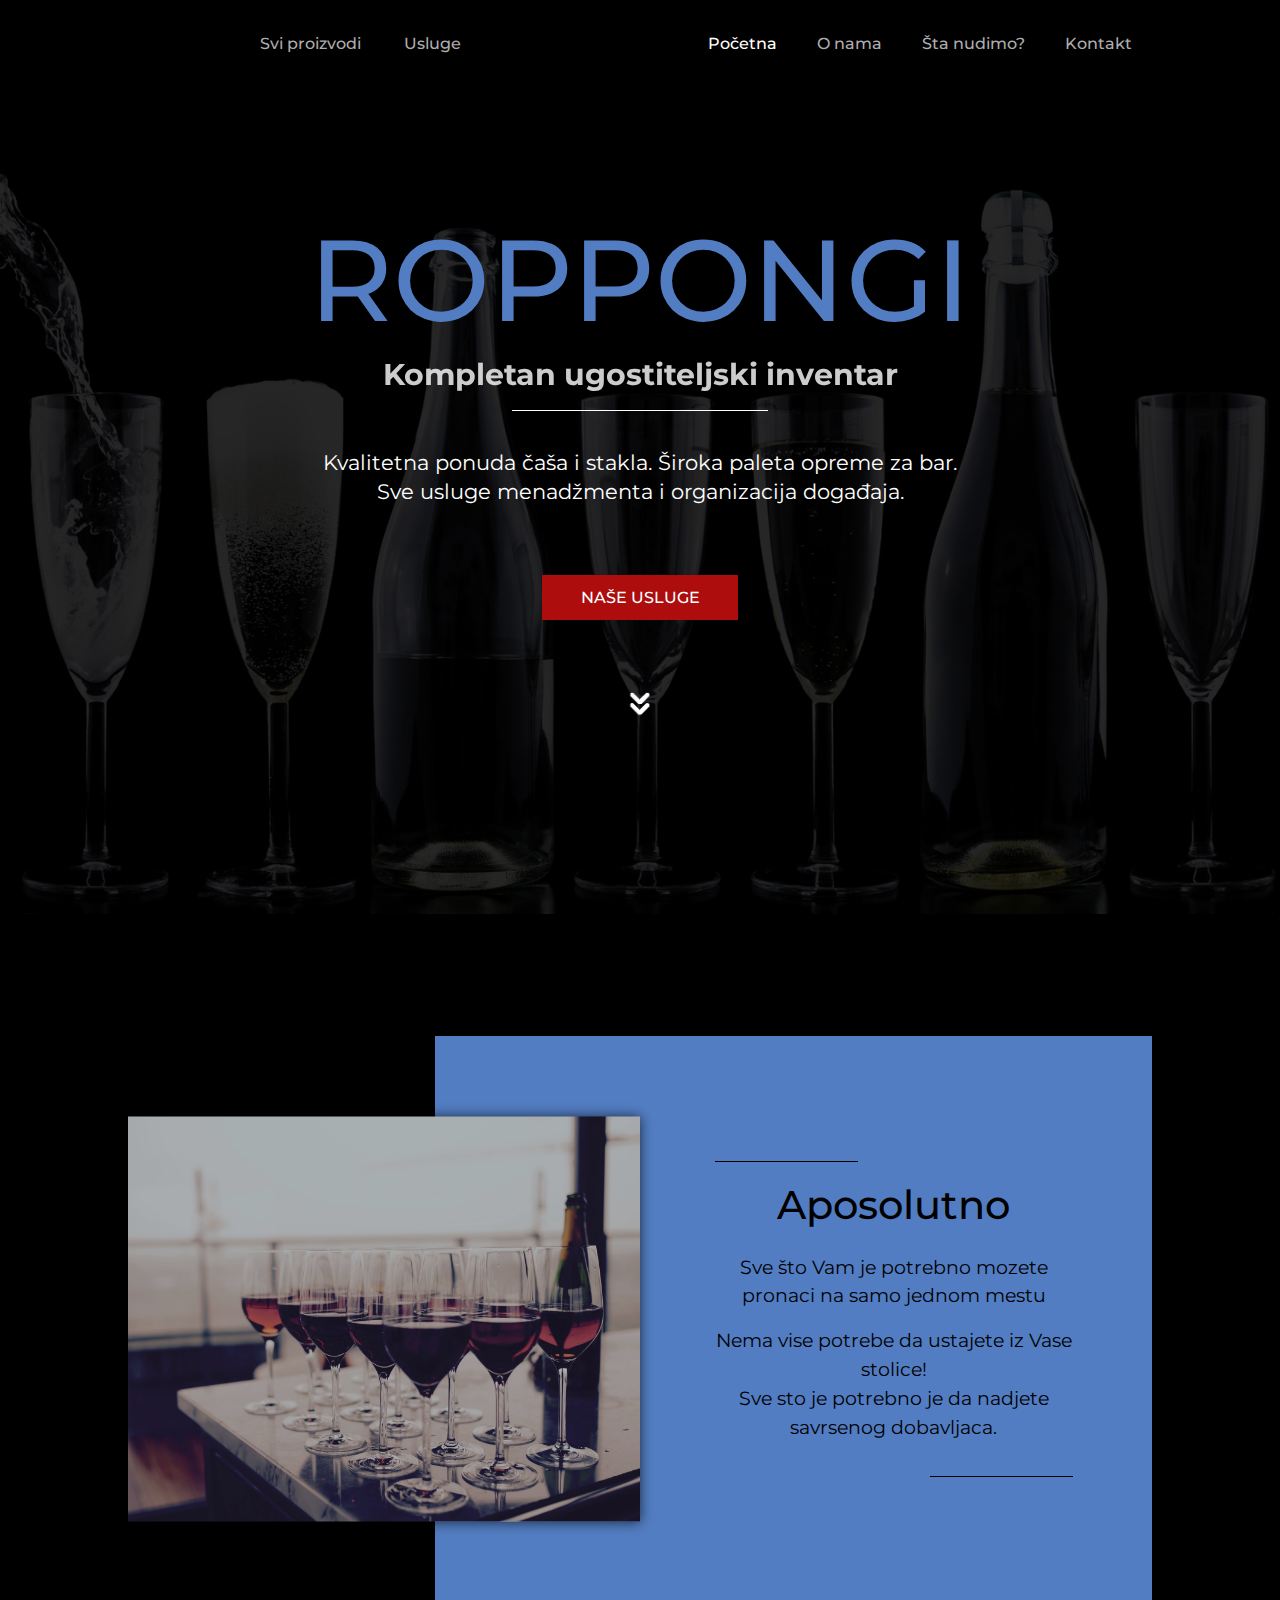
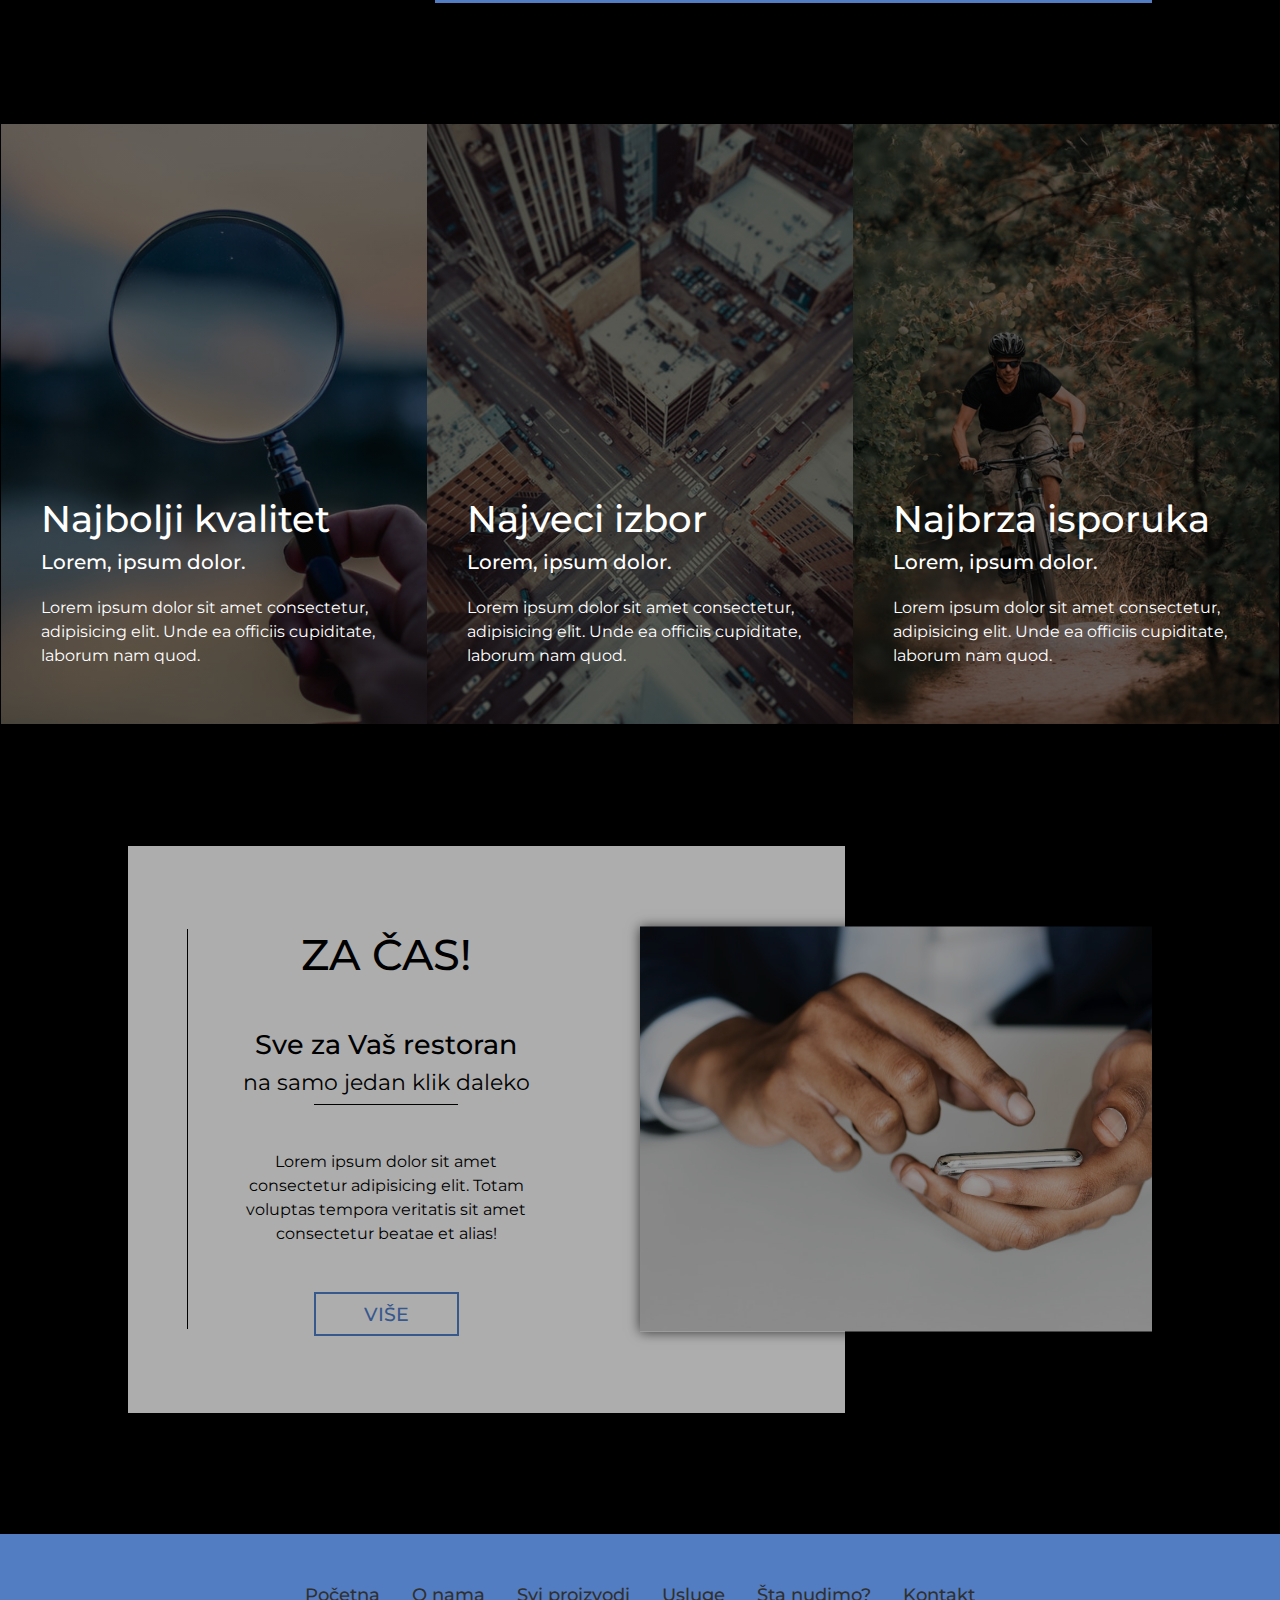
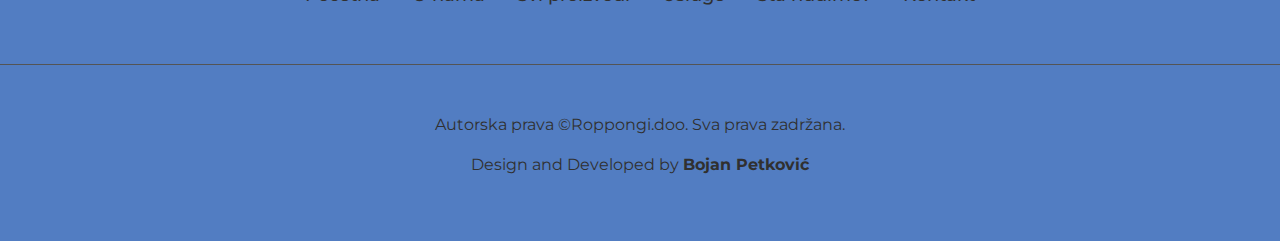
==== index.html @ c7fcf56a "First two pages of website" ====
<!DOCTYPE html>
<html lang="en">
  <head>
    <meta charset="UTF-8" />
    <meta name="viewport" content="width=device-width, initial-scale=1.0" />
    <meta http-equiv="X-UA-Compatible" content="ie=edge" />
    <link
      rel="stylesheet"
      href="https://stackpath.bootstrapcdn.com/bootstrap/4.3.1/css/bootstrap.min.css"
      integrity="sha384-ggOyR0iXCbMQv3Xipma34MD+dH/1fQ784/j6cY/iJTQUOhcWr7x9JvoRxT2MZw1T"
      crossorigin="anonymous"
    />
    <link
      rel="stylesheet"
      href="https://use.fontawesome.com/releases/v5.8.1/css/all.css"
      integrity="sha384-50oBUHEmvpQ+1lW4y57PTFmhCaXp0ML5d60M1M7uH2+nqUivzIebhndOJK28anvf"
      crossorigin="anonymous"
    />
    <link rel="stylesheet" href="css/style.css" type="text/css" />
    <title>Document</title>
  </head>

  <body>
    <nav class="nav_bar">
      <div class="nav_bar__header">
        <a href="index.html" class="nav_bar__logo"
          ><i class="fas fa-glass-martini-alt"></i
        ></a>
        <div class="nav_bar__btn">
          <div class="bar bar1"></div>
          <div class="bar bar2"></div>
          <div class="bar bar3"></div>
        </div>
      </div>
      <ul class="nav_bar__links">
        <!-- single link -->
        <li>
          <a href="index.html" class="nav_bar__single-link active_link">
            Početna
          </a>
        </li>
        <!-- single link -->
        <li>
          <a href="about.html" class="nav_bar__single-link">
            O nama
          </a>
        </li>
        <!-- single link -->
        <li>
          <a href="#" class="nav_bar__single-link" id="sviProizvodi">
            Svi proizvodi
          </a>
        </li>
        <!-- single link -->
        <li>
          <a href="#" class="nav_bar__single-link" id="usluge">
            Usluge
          </a>
        </li>
        <!-- single link -->
        <li>
          <a href="offer.html" class="nav_bar__single-link">
            Šta nudimo?
          </a>
        </li>
        <!-- single link -->
        <li>
          <a href="#" class="nav_bar__single-link">
            Kontakt
          </a>
        </li>
      </ul>
    </nav>
    <div class="myContainer">
      <div class="hero">
        <h1>ROPPONGI</h1>
        <h3>Kompletan ugostiteljski inventar</h3>
        <div class="line"></div>
        <p>
          Kvalitetna ponuda čaša i stakla. Široka paleta opreme za bar. Sve
          usluge menadžmenta i organizacija događaja.
        </p>
        <a href="usluge.html">NAŠE USLUGE</a><br />
        <img src="img/scroll-white.png" />
      </div>
    </div>

    <!--  FIRST SECTION   -->
    <section>
      <div class="container1">
        <div class="text_area">
          <div class="text_div">
            <h1>Aposolutno</h1>
            <p>Sve što Vam je potrebno mozete pronaci na samo jednom mestu</p>
            <p>
              Nema vise potrebe da ustajete iz Vase stolice! <br />
              Sve sto je potrebno je da nadjete savrsenog dobavljaca.
            </p>
          </div>
        </div>
        <div class="img_area"></div>
      </div>
    </section>

    <!--  SECOND SECTION   -->
    <section>
      <div class="container2">
        <div class="caption caption1">
          <div>
            <h1>Najbolji kvalitet</h1>
            <h5>Lorem, ipsum dolor.</h5>
            <p>
              Lorem ipsum dolor sit amet consectetur, adipisicing elit. Unde ea
              officiis cupiditate, laborum nam quod.
            </p>
          </div>
        </div>
        <div class="caption caption2">
          <div>
            <h1>Najveci izbor</h1>
            <h5>Lorem, ipsum dolor.</h5>
            <p>
              Lorem ipsum dolor sit amet consectetur, adipisicing elit. Unde ea
              officiis cupiditate, laborum nam quod.
            </p>
          </div>
        </div>
        <div class="caption caption3">
          <div>
            <h1>Najbrza isporuka</h1>
            <h5>Lorem, ipsum dolor.</h5>
            <p>
              Lorem ipsum dolor sit amet consectetur, adipisicing elit. Unde ea
              officiis cupiditate, laborum nam quod.
            </p>
          </div>
        </div>
      </div>
    </section>

    <!--  THIRD SECTION   -->
    <section>
      <div class="container3">
        <div class="text_area">
          <div class="text_div">
            <h1>Za čas!</h1>
            <h3>Sve za Vaš restoran</h3>
            <h5>na samo jedan klik daleko</h5>
            <div class="line"></div>
            <p>
              Lorem ipsum dolor sit amet consectetur adipisicing elit. Totam
              voluptas tempora veritatis sit amet consectetur beatae et alias!
            </p>
            <a href="#">više</a>
          </div>
        </div>
        <div class="img_area"></div>
      </div>
    </section>
    <footer>
      <ul>
        <li><a href="index.html">Početna</a></li>
        <li><a href="about.html">O nama</a></li>
        <li><a href="http://">Svi proizvodi</a></li>
        <li><a href="http://">Usluge</a></li>
        <li><a href="offer.html">Šta nudimo?</a></li>
        <li><a href="http://">Kontakt</a></li>
      </ul>
      <div class="line"></div>
      <p>Autorska prava &copy;Roppongi.doo. Sva prava zadržana.</p>
      <p>Design and Developed by <strong>Bojan Petković</strong></p>
    </footer>
    <!--    SCRIPTS    -->
    <script
      src="https://code.jquery.com/jquery-3.3.1.slim.min.js"
      integrity="sha384-q8i/X+965DzO0rT7abK41JStQIAqVgRVzpbzo5smXKp4YfRvH+8abtTE1Pi6jizo"
      crossorigin="anonymous"
    ></script>
    <script
      src="https://cdnjs.cloudflare.com/ajax/libs/popper.js/1.14.7/umd/popper.min.js"
      integrity="sha384-UO2eT0CpHqdSJQ6hJty5KVphtPhzWj9WO1clHTMGa3JDZwrnQq4sF86dIHNDz0W1"
      crossorigin="anonymous"
    ></script>
    <script
      src="https://stackpath.bootstrapcdn.com/bootstrap/4.3.1/js/bootstrap.min.js"
      integrity="sha384-JjSmVgyd0p3pXB1rRibZUAYoIIy6OrQ6VrjIEaFf/nJGzIxFDsf4x0xIM+B07jRM"
      crossorigin="anonymous"
    ></script>
    <script src="js/main.js"></script>
  </body>
</html>
---- css/style.css ----
@import url("https://fonts.googleapis.com/css?family=Montserrat:400,500,700");
* {
  margin: 0;
  padding: 0;
  box-sizing: border-box;
}

body {
  font-family: "Montserrat", sans-serif;
}

a {
  color: black;
  text-decoration: none;
}
a:hover {
  text-decoration: none;
  color: black;
  cursor: pointer;
}

li {
  list-style-type: none;
}

@media only screen and (min-width: 992px) {
  .nav_bar {
    display: flex;
    justify-content: space-between;
    background-color: black;
  }
}
.nav_bar__logo {
  text-decoration: none;
  color: white;
  font-weight: 700;
  font-size: 2.5rem;
  margin-left: 1.5rem;
  transition: all 0.1s ease;
  outline: none;
}
@media only screen and (min-width: 768px) {
  .nav_bar__logo {
    margin-left: 4rem;
    margin-top: 0.3rem;
  }
}
@media only screen and (min-width: 992px) {
  .nav_bar__logo {
    color: #37588d;
  }
}
@media only screen and (min-width: 1200px) {
  .nav_bar__logo {
    margin-left: 8rem;
  }
}
.nav_bar__logo:hover {
  color: #527dc2;
}
.nav_bar__logo__about {
  color: black;
}
.nav_bar__header {
  background: black;
  display: flex;
  justify-content: space-between;
  padding: 0.5rem 1rem;
}
.nav_bar__btn {
  align-self: center;
  cursor: pointer;
}
@media only screen and (min-width: 992px) {
  .nav_bar__btn {
    display: none;
  }
}
.nav_bar__links {
  margin-bottom: 0;
  list-style-type: none;
  transition: all 0.7s ease;
  height: 0;
  overflow: hidden;
}
@media only screen and (min-width: 992px) {
  .nav_bar__links {
    height: auto;
    display: flex;
    margin-right: 4rem;
    justify-content: flex-end;
  }
}
@media only screen and (min-width: 1200px) {
  .nav_bar__links {
    overflow: inherit;
    margin-right: 8rem;
  }
}
.nav_bar__collapse {
  height: 384px;
}
@media only screen and (min-width: 992px) {
  .nav_bar__collapse {
    height: 60px;
  }
}
.nav_bar__single-link {
  padding: 1.25rem;
  font-weight: 500;
  display: block;
  background: #527dc2;
  padding-left: 4rem;
  font-size: 1rem;
  text-decoration: none;
  color: black;
  cursor: pointer;
  transition: all 0.1s ease;
  outline: none;
}
@media only screen and (min-width: 992px) {
  .nav_bar__single-link {
    display: block;
    background: none;
    padding: 2rem 1.25rem 1.25rem;
    color: #adadad;
  }
}
.nav_bar__single-link:hover {
  padding-left: 3rem;
  background: #37588d;
}
@media only screen and (min-width: 992px) {
  .nav_bar__single-link:hover {
    background: none;
    padding: 2rem 1.25rem 1.25rem;
    color: white;
  }
}
.nav_bar .active_link {
  color: white;
}
.nav_bar .active_link__about {
  color: black;
}
@media only screen and (min-width: 1200px) {
  .nav_bar #sviProizvodi {
    position: absolute;
    left: 15rem;
  }
}
@media only screen and (min-width: 1200px) {
  .nav_bar #usluge {
    position: absolute;
    left: 24rem;
  }
}

.bar {
  background-color: white;
}
.bar__about {
  background-color: black;
}

.bar1,
.bar2,
.bar3 {
  width: 30px;
  height: 5px;
  margin: 0.5rem;
  transition: all 0.5s ease;
}

.change .bar1 {
  transform: rotate(-45deg) translate(-10px, 10px);
}

.change .bar2 {
  opacity: 0;
}

.change .bar3 {
  transform: rotate(45deg) translate(-8px, -8px);
}

@media only screen and (min-width: 992px) {
  .about_single-link {
    color: #545454;
  }
  .about_single-link:hover {
    color: black;
  }
}

.myContainer {
  background: linear-gradient(rgba(0, 0, 0, 0.85), rgba(0, 0, 0, 0.85)), url("../img/bg-small.jpg") center/cover no-repeat;
  min-height: calc(100vh - 62px);
}
@media only screen and (min-width: 768px) {
  .myContainer {
    background: linear-gradient(rgba(0, 0, 0, 0.85), rgba(0, 0, 0, 0.85)), url("../img/img-1.jpg") center/cover no-repeat;
  }
}

.hero {
  cursor: default;
  text-align: center;
}
.hero h1 {
  padding-top: 7rem;
  color: #527dc2;
  font-size: 2.8rem;
}
.hero h3 {
  color: white;
  margin-bottom: 1rem;
  font-size: 1.1rem;
  font-weight: 700;
  opacity: 0.8;
}
.hero p {
  color: white;
  margin: 2.3rem 1rem 5rem;
  font-size: 0.8rem;
  line-height: 1.4;
}
.hero a {
  color: white;
  font-weight: 500;
  background-color: #ad0d0d;
  padding: 0.8rem 2.4rem;
}
.hero a:hover {
  background-color: #dc1111;
  color: black;
}
.hero img {
  width: 30px;
  margin-top: 5rem;
}
@media only screen and (min-width: 576px) {
  .hero .line {
    content: "";
    height: 1px;
    width: 20%;
    background-color: white;
    margin: 0 auto;
  }
  .hero h1 {
    font-size: 4.5rem;
  }
  .hero h3 {
    font-size: 1.4rem;
  }
  .hero p {
    font-size: 1rem;
    margin: 2.3rem 3rem 5rem;
  }
}
@media only screen and (min-width: 768px) {
  .hero h1 {
    font-size: 5.5rem;
  }
  .hero h3 {
    font-size: 1.6rem;
  }
  .hero p {
    font-size: 1.2rem;
  }
}
@media only screen and (min-width: 992px) {
  .hero h1 {
    padding-top: 15vh;
    font-size: 6.5rem;
  }
  .hero h3 {
    font-size: 1.9rem;
  }
  .hero p {
    font-size: 1.3rem;
    margin: 2.3rem 7rem 5rem;
  }
}
@media only screen and (min-width: 1200px) {
  .hero h1 {
    font-size: 7.2rem;
  }
  .hero p {
    margin: 2.3rem auto 5rem;
    width: 50%;
  }
}

.container1 {
  cursor: default;
  position: relative;
}
@media only screen and (min-width: 992px) {
  .container1 {
    background-color: black;
    height: 90vh;
    display: flex;
    justify-content: flex-end;
    align-items: center;
    padding: 0 5%;
  }
}
@media only screen and (min-width: 1200px) {
  .container1 {
    padding: 0 10%;
  }
}
.container1 .text_area {
  text-align: center;
  background-color: #527dc2;
  color: black;
  padding: 4rem;
}
@media only screen and (min-width: 576px) {
  .container1 .text_area {
    padding: 6rem;
  }
}
@media only screen and (min-width: 992px) {
  .container1 .text_area {
    background-color: #527dc2;
    height: 70%;
    width: 70%;
    padding: 0;
    display: flex;
    justify-content: flex-end;
    align-items: center;
  }
}
.container1 .text_area .text_div {
  position: relative;
}
@media only screen and (min-width: 992px) {
  .container1 .text_area .text_div {
    width: 50%;
    margin-right: 7%;
  }
}
@media only screen and (min-width: 1200px) {
  .container1 .text_area .text_div {
    margin-right: 11%;
  }
}
.container1 .text_area .text_div::before {
  content: "";
  position: absolute;
  top: -20px;
  left: 0;
  width: 40%;
  height: 1px;
  background-color: black;
}
.container1 .text_area .text_div::after {
  content: "";
  position: absolute;
  bottom: -20px;
  right: 0;
  width: 40%;
  height: 1px;
  background-color: black;
}
.container1 .text_area h1 {
  margin-bottom: 3rem;
}
@media only screen and (min-width: 992px) {
  .container1 .text_area h1 {
    margin-bottom: 1.5rem;
  }
}
.container1 .text_area p {
  margin-top: 2rem;
}
@media only screen and (min-width: 576px) {
  .container1 .text_area p {
    font-size: 1.2rem;
  }
}
@media only screen and (min-width: 992px) {
  .container1 .text_area p {
    margin-top: 1rem;
  }
}
@media only screen and (min-width: 992px) {
  .container1 .img_area {
    width: 50%;
    height: 50%;
    background-color: black;
    background: url("../img/img-2.jpg");
    background-size: cover;
    background-position: center;
    background-repeat: no-repeat;
    box-shadow: 0 0 12px rgba(0, 0, 0, 0.7);
    position: absolute;
    left: 30%;
    top: 50%;
    transform: translate(-50%, -50%);
    filter: brightness(70%);
  }
}
@media only screen and (min-width: 1200px) {
  .container1 .img_area {
    width: 40%;
  }
}

.container2 {
  cursor: default;
  background-color: black;
}
@media only screen and (min-width: 992px) {
  .container2 {
    display: flex;
    justify-content: center;
  }
}
.container2 .caption {
  color: white;
  background: black;
  width: 100%;
  height: 600px;
  display: flex;
  align-items: flex-end;
}
@media only screen and (min-width: 992px) {
  .container2 .caption {
    width: 33.3%;
  }
}
@media only screen and (min-width: 992px) {
  .container2 .caption {
    max-width: 500px;
  }
}
.container2 .caption div {
  padding: 2rem;
}
@media only screen and (min-width: 1200px) {
  .container2 .caption div {
    padding: 2.5rem;
  }
}
.container2 .caption h1 {
  font-size: 2rem;
  transition: all 0.5s ease;
}
@media only screen and (min-width: 1200px) {
  .container2 .caption h1 {
    font-size: 2.3rem;
  }
}
.container2 .caption p {
  font-size: 0.8rem;
  margin-top: 1rem;
  transition: all 0.5s ease;
}
@media only screen and (min-width: 1200px) {
  .container2 .caption p {
    font-size: 1rem;
    margin-top: 1.4rem;
  }
}
.container2 .caption h4 {
  margin-top: 0.7rem;
  transition: all 0.5s ease;
}
@media only screen and (min-width: 1200px) {
  .container2 .caption h4 {
    font-size: 1.5rem;
    margin-top: 1rem;
  }
}
.container2 .caption1 {
  background: linear-gradient(rgba(0, 0, 0, 0.6), rgba(0, 0, 0, 0.6)), url("../img/mag-glass.jpg") center/cover no-repeat;
  background-size: 122%;
  transition: all 0.5s ease;
}
.container2 .caption1:hover {
  background: linear-gradient(rgba(0, 0, 0, 0.45), rgba(0, 0, 0, 0.45)), url("../img/mag-glass.jpg") center/cover no-repeat;
  background-size: 130%;
  padding-bottom: 7px;
}
.container2 .caption1:hover h1, .container2 .caption1:hover p, .container2 .caption1:hover h4 {
  text-shadow: 10px 10px 5px black;
}
.container2 .caption2 {
  background: linear-gradient(rgba(0, 0, 0, 0.6), rgba(0, 0, 0, 0.6)), url("../img/interection.jpg") center/cover no-repeat;
  background-size: 145%;
  transition: all 0.5s ease;
}
.container2 .caption2:hover {
  background: linear-gradient(rgba(0, 0, 0, 0.45), rgba(0, 0, 0, 0.45)), url("../img/interection.jpg") center/cover no-repeat;
  background-size: 154%;
  padding-bottom: 7px;
}
.container2 .caption2:hover h1, .container2 .caption2:hover p, .container2 .caption2:hover h4 {
  text-shadow: 10px 10px 5px black;
}
.container2 .caption3 {
  background: linear-gradient(rgba(0, 0, 0, 0.6), rgba(0, 0, 0, 0.6)), url("../img/bike.jpg") center/cover no-repeat;
  background-size: 122%;
  transition: all 0.5s ease;
}
.container2 .caption3:hover {
  background: linear-gradient(rgba(0, 0, 0, 0.45), rgba(0, 0, 0, 0.45)), url("../img/bike.jpg") center/cover no-repeat;
  background-size: 130%;
  padding-bottom: 7px;
}
.container2 .caption3:hover h1, .container2 .caption3:hover p, .container2 .caption3:hover h4 {
  text-shadow: 10px 10px 5px black;
}

.container3 {
  cursor: default;
  position: relative;
}
@media only screen and (min-width: 992px) {
  .container3 {
    background-color: black;
    height: 90vh;
    display: flex;
    justify-content: flex-start;
    align-items: center;
    padding: 0 5%;
  }
}
@media only screen and (min-width: 1200px) {
  .container3 {
    padding: 0 10%;
  }
}
.container3 .text_area {
  text-align: center;
  background-color: #adadad;
  color: black;
  padding: 4rem;
}
@media only screen and (min-width: 576px) {
  .container3 .text_area {
    padding: 6rem;
  }
}
@media only screen and (min-width: 992px) {
  .container3 .text_area {
    height: 70%;
    width: 70%;
    padding: 0;
    display: flex;
    justify-content: flex-start;
    align-items: center;
  }
}
.container3 .text_area .text_div {
  position: relative;
}
@media only screen and (min-width: 992px) {
  .container3 .text_area .text_div {
    width: 50%;
    margin-left: 7%;
  }
}
@media only screen and (min-width: 1200px) {
  .container3 .text_area .text_div {
    margin-left: 11%;
  }
}
@media only screen and (min-width: 1200px) {
  .container3 .text_area .text_div::before {
    content: "";
    position: absolute;
    top: 0;
    left: -20px;
    width: 1px;
    height: 100%;
    background-color: black;
  }
}
.container3 .text_area .line {
  content: "";
  height: 1px;
  width: 60%;
  background-color: black;
  margin: 0 auto;
}
@media only screen and (min-width: 576px) {
  .container3 .text_area .line {
    width: 40%;
  }
}
.container3 .text_area h1 {
  font-size: 2.4rem;
  margin-bottom: 2rem;
  text-transform: uppercase;
}
@media only screen and (min-width: 992px) {
  .container3 .text_area h1 {
    margin-bottom: 3rem;
  }
}
@media only screen and (min-width: 992px) and (min-width: 1200px) {
  .container3 .text_area h1 {
    font-size: 2.7rem;
  }
}
.container3 .text_area h3 {
  font-size: 1.4rem;
}
@media only screen and (min-width: 1200px) {
  .container3 .text_area h3 {
    font-size: 1.7rem;
  }
}
.container3 .text_area h5 {
  font-size: 1.2rem;
  font-weight: 400;
}
@media only screen and (min-width: 1200px) {
  .container3 .text_area h5 {
    font-size: 1.4rem;
  }
}
.container3 .text_area p {
  margin-top: 2.8rem;
  font-size: 0.9rem;
  margin-bottom: 3.4rem;
}
@media only screen and (min-width: 1200px) {
  .container3 .text_area p {
    padding: 0 10%;
    font-size: 1rem;
  }
}
.container3 .text_area a {
  text-transform: uppercase;
  font-size: 1.2rem;
  font-weight: 500;
  color: #37588d;
  padding: 0.5rem 3rem;
  border: 2px solid #37588d;
}
.container3 .text_area a:hover {
  background-color: #949494;
}
@media only screen and (min-width: 992px) {
  .container3 .img_area {
    width: 50%;
    height: 50%;
    background-color: black;
    background: url("../img/phone.jpg");
    background-size: cover;
    background-position: center;
    background-repeat: no-repeat;
    box-shadow: 0 0 12px rgba(0, 0, 0, 0.7);
    position: absolute;
    left: 70%;
    top: 50%;
    transform: translate(-50%, -50%);
    filter: brightness(60%);
  }
}
@media only screen and (min-width: 1200px) {
  .container3 .img_area {
    width: 40%;
  }
}

footer {
  cursor: default;
  text-align: center;
  background-color: #527dc2;
  padding: 3rem 0;
}
footer .line {
  content: "";
  height: 1px;
  width: 100%;
  background-color: #545454;
  margin-bottom: 3rem;
}
footer ul {
  margin-bottom: 3rem;
}
@media only screen and (min-width: 768px) {
  footer ul {
    display: flex;
    justify-content: center;
  }
}
footer ul li {
  margin-bottom: 0.5rem;
}
footer ul li a {
  font-weight: 500;
  font-size: 1.1rem;
  color: #303030;
  margin: 0 1rem;
}
footer p {
  color: #303030;
}

.about_us {
  background: url("../img/about-bg.jpg");
  height: calc(100vh - 80px);
  background-position: center;
}
.about_us .about_hero {
  text-align: center;
}
.about_us .about_hero h1 {
  padding-top: 2.5rem;
  text-transform: uppercase;
}
.about_us .about_hero h3 {
  margin-top: 1rem;
  font-size: 1.3rem;
  padding: 0 5%;
}
.about_us .about_hero p {
  margin-top: 2rem;
  font-size: 0.8rem;
  padding: 0 5%;
}
@media only screen and (min-width: 576px) {
  .about_us .about_hero h1 {
    padding-top: 3.5rem;
    font-size: 2.9rem;
  }
  .about_us .about_hero h3 {
    margin-top: 1.5rem;
    font-size: 1.3rem;
  }
  .about_us .about_hero p {
    margin-top: 2.5rem;
    font-size: 0.9rem;
    padding: 0 10%;
  }
  .about_us .about_hero .line {
    content: "";
    background-color: black;
    height: 1px;
    width: 30%;
    margin: 0 auto;
  }
}
@media only screen and (min-width: 576px) and (min-width: 1500px) {
  .about_us .about_hero .line {
    width: 40%;
    margin: 1rem 0;
  }
}
@media only screen and (min-width: 992px) {
  .about_us .about_hero h1 {
    font-size: 3.4rem;
  }
  .about_us .about_hero h3 {
    font-size: 1.3rem;
  }
  .about_us .about_hero p {
    margin-top: 3rem;
    font-size: 1rem;
    padding: 0 20%;
  }
}
@media only screen and (min-width: 1500px) {
  .about_us .about_hero {
    width: 40%;
    text-align: left;
    padding-left: 8rem;
  }
  .about_us .about_hero h1 {
    padding-top: 10rem;
    font-size: 3.9rem;
  }
  .about_us .about_hero h3 {
    font-size: 1.5rem;
    padding: 0;
  }
  .about_us .about_hero p {
    margin-top: 3rem;
    font-size: 1.2rem;
    padding: 0;
    width: 80%;
  }
}

.container1_about {
  padding: 5rem 2rem;
  background-color: black;
  color: white;
  text-align: center;
}
@media only screen and (min-width: 992px) {
  .container1_about {
    position: relative;
  }
  .container1_about::before {
    content: "";
    position: absolute;
    background-color: black;
    clip-path: polygon(50% 98%, 100% 0, 100% 100%, 0 100%, 0 0);
    width: 100%;
    height: 100px;
    left: 0;
    top: -99px;
    z-index: 5;
  }
  .container1_about::after {
    content: "";
    position: absolute;
    background-color: black;
    clip-path: polygon(50% 100%, 0 0, 100% 0);
    width: 100%;
    height: 100px;
    bottom: -99px;
    right: 0;
    z-index: 5;
  }
}
.container1_about h1 {
  margin-bottom: 2rem;
  position: relative;
  display: inline-block;
}
.container1_about h1::before {
  content: "";
  position: absolute;
  background-color: white;
  height: 2px;
  width: 4rem;
  top: 50%;
  left: -5.5rem;
}
.container1_about h1::after {
  content: "";
  position: absolute;
  background-color: white;
  height: 2px;
  width: 4rem;
  top: 50%;
  right: -5.5rem;
}
.container1_about .figure figure {
  width: 80%;
  margin: 0 auto;
}
@media only screen and (min-width: 992px) {
  .container1_about .figure figure {
    width: 25%;
  }
}
.container1_about .figure figure img {
  width: 100%;
  margin: 3rem 0 1rem;
  border-radius: 10px;
}
@media only screen and (min-width: 992px) {
  .container1_about .figure figure img {
    margin: 1rem;
  }
}
@media only screen and (min-width: 992px) {
  .container1_about .figure {
    padding: 5rem 0;
    display: flex;
  }
}
@media only screen and (min-width: 992px) {
  .container1_about .figure__two {
    display: flex;
    flex-direction: column;
  }
  .container1_about .figure__two img {
    order: 1;
  }
}

.container2_about {
  position: relative;
  background-color: #527dc2;
  padding: 4rem 2rem;
  text-align: center;
  color: black;
}
.container2_about .caption {
  padding: 0.8rem 0;
}
.container2_about .caption p {
  margin-top: 1rem;
}
@media only screen and (min-width: 576px) {
  .container2_about .caption {
    padding: 1rem 15%;
  }
}
@media only screen and (min-width: 992px) {
  .container2_about {
    display: flex;
    padding: 14rem 3rem;
  }
  .container2_about .caption {
    padding: 0 3rem;
  }
}
@media only screen and (min-width: 992px) {
  .container2_about::after {
    content: "";
    position: absolute;
    background-color: white;
    clip-path: polygon(50% 0, 0 100%, 100% 100%);
    width: 100%;
    height: 100px;
    bottom: 0;
    right: 0;
    z-index: 5;
  }
}

.container3_about {
  text-align: center;
  padding: 5rem 0;
}
@media only screen and (min-width: 992px) {
  .container3_about {
    padding: 8rem 0;
    display: flex;
    justify-content: center;
    align-items: center;
  }
}
.container3_about h1 {
  font-size: 1.5rem;
  margin-bottom: 3rem;
}
@media only screen and (min-width: 992px) {
  .container3_about h1 {
    font-size: 2.2rem;
    margin-bottom: 0;
  }
}
@media only screen and (min-width: 1500px) {
  .container3_about h1 {
    font-size: 2.7rem;
  }
}
.container3_about a {
  background-color: #ad0d0d;
  text-transform: uppercase;
  font-weight: 500;
  color: white;
  padding: 1rem 3rem;
  font-size: 1.1rem;
}
@media only screen and (min-width: 992px) {
  .container3_about a {
    padding: 1.5rem 4rem;
    font-size: 1.4rem;
    margin-left: 2rem;
  }
}
.container3_about a:hover {
  background-color: #dc1111;
  color: black;
}

/*# sourceMappingURL=style.css.map */
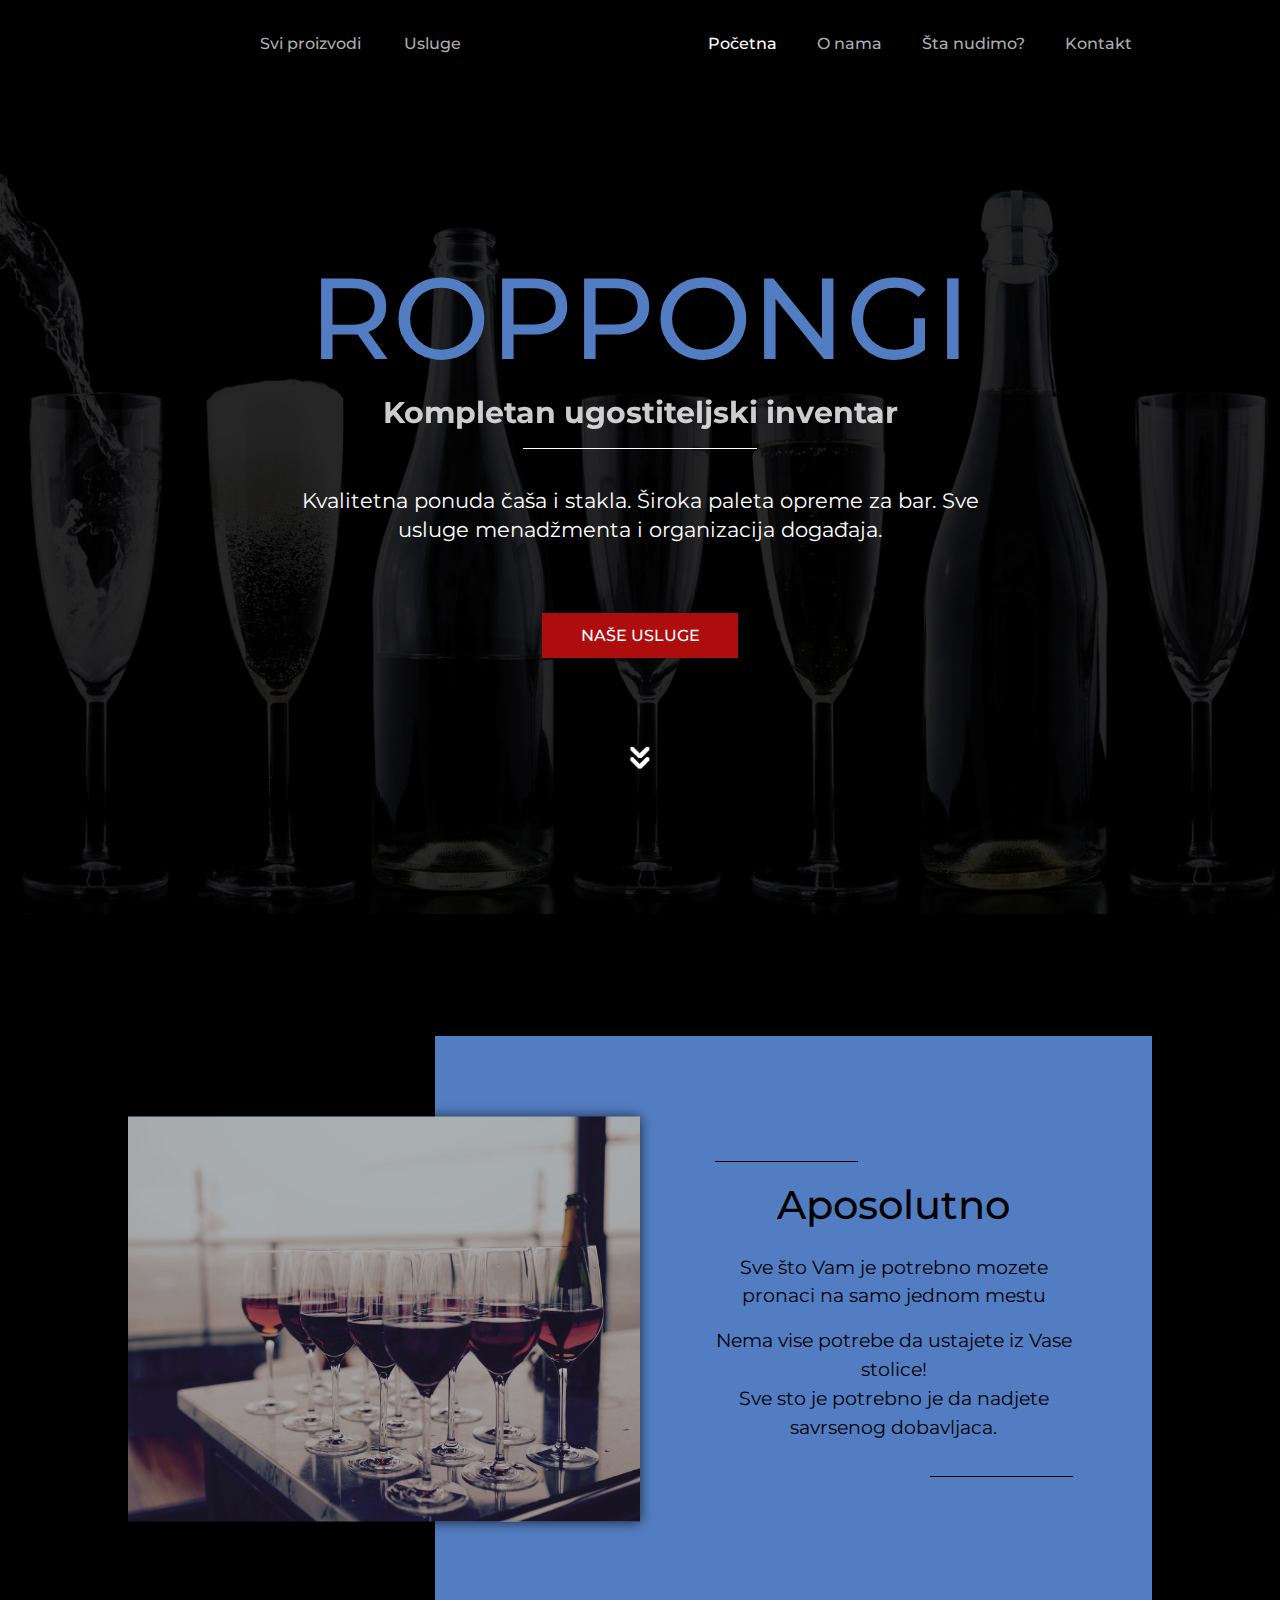
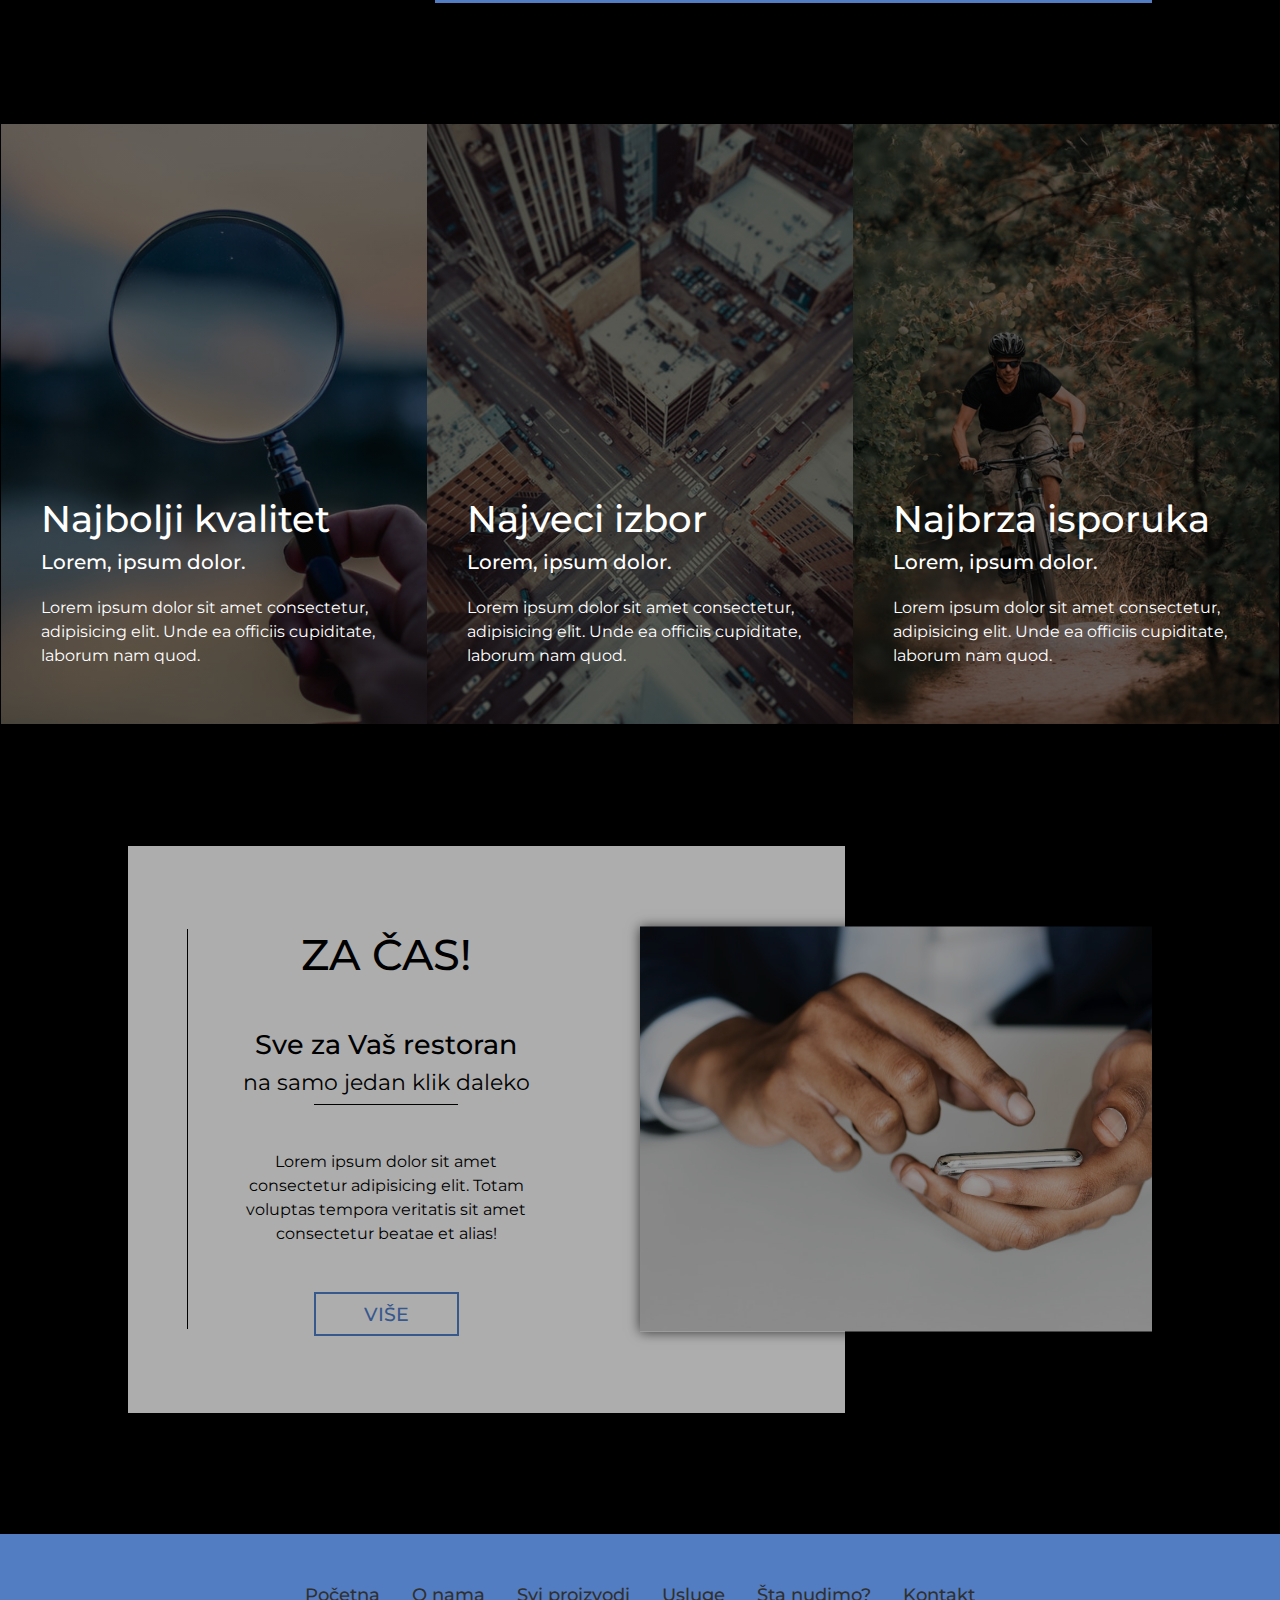
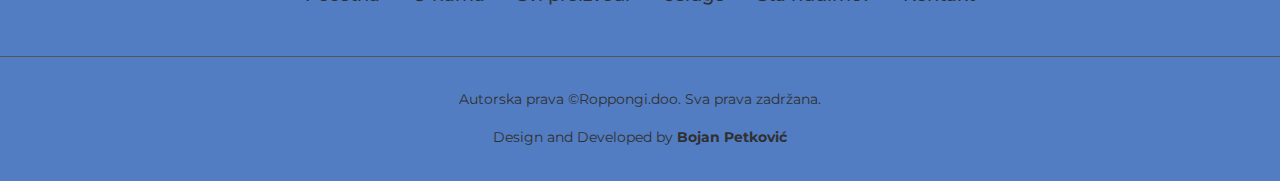
==== commit 4f2ef7df: "contact form added" ====
--- a/index.html
+++ b/index.html
@@ -47,13 +47,17 @@
         </li>
         <!-- single link -->
         <li>
-          <a href="#" class="nav_bar__single-link" id="sviProizvodi">
+          <a
+            href="products.html"
+            class="nav_bar__single-link"
+            id="sviProizvodi"
+          >
             Svi proizvodi
           </a>
         </li>
         <!-- single link -->
         <li>
-          <a href="#" class="nav_bar__single-link" id="usluge">
+          <a href="services.html" class="nav_bar__single-link" id="usluge">
             Usluge
           </a>
         </li>
@@ -65,7 +69,7 @@
         </li>
         <!-- single link -->
         <li>
-          <a href="#" class="nav_bar__single-link">
+          <a href="contact.html" class="nav_bar__single-link">
             Kontakt
           </a>
         </li>
@@ -161,10 +165,10 @@
       <ul>
         <li><a href="index.html">Početna</a></li>
         <li><a href="about.html">O nama</a></li>
-        <li><a href="http://">Svi proizvodi</a></li>
-        <li><a href="http://">Usluge</a></li>
+        <li><a href="products.html">Svi proizvodi</a></li>
+        <li><a href="services.html">Usluge</a></li>
         <li><a href="offer.html">Šta nudimo?</a></li>
-        <li><a href="http://">Kontakt</a></li>
+        <li><a href="contact.html">Kontakt</a></li>
       </ul>
       <div class="line"></div>
       <p>Autorska prava &copy;Roppongi.doo. Sva prava zadržana.</p>
--- a/css/style.css
+++ b/css/style.css
@@ -47,7 +47,7 @@
 }
 @media only screen and (min-width: 992px) {
   .nav_bar__logo {
-    color: #37588d;
+    color: #adadad;
   }
 }
 @media only screen and (min-width: 1200px) {
@@ -56,9 +56,12 @@
   }
 }
 .nav_bar__logo:hover {
-  color: #527dc2;
-}
-.nav_bar__logo__about {
+  color: white;
+}
+.nav_bar__logo__black {
+  color: #3b3b3b;
+}
+.nav_bar__logo__black:hover {
   color: black;
 }
 .nav_bar__header {
@@ -140,7 +143,7 @@
 .nav_bar .active_link {
   color: white;
 }
-.nav_bar .active_link__about {
+.nav_bar .active_link__black {
   color: black;
 }
 @media only screen and (min-width: 1200px) {
@@ -159,7 +162,7 @@
 .bar {
   background-color: white;
 }
-.bar__about {
+.bar__black {
   background-color: black;
 }
 
@@ -185,30 +188,37 @@
 }
 
 @media only screen and (min-width: 992px) {
-  .about_single-link {
+  .black_single-link {
     color: #545454;
   }
-  .about_single-link:hover {
+  .black_single-link:hover {
     color: black;
   }
 }
 
 .myContainer {
   background: linear-gradient(rgba(0, 0, 0, 0.85), rgba(0, 0, 0, 0.85)), url("../img/bg-small.jpg") center/cover no-repeat;
-  min-height: calc(100vh - 62px);
 }
 @media only screen and (min-width: 768px) {
   .myContainer {
     background: linear-gradient(rgba(0, 0, 0, 0.85), rgba(0, 0, 0, 0.85)), url("../img/img-1.jpg") center/cover no-repeat;
   }
 }
+@media only screen and (min-width: 992px) {
+  .myContainer {
+    min-height: calc(100vh - 62px);
+    display: flex;
+    justify-content: center;
+    align-items: center;
+  }
+}
 
 .hero {
   cursor: default;
   text-align: center;
+  padding-top: 2rem;
 }
 .hero h1 {
-  padding-top: 7rem;
   color: #527dc2;
   font-size: 2.8rem;
 }
@@ -237,7 +247,12 @@
 }
 .hero img {
   width: 30px;
-  margin-top: 5rem;
+  margin: 6rem 0;
+}
+@media only screen and (min-width: 992px) {
+  .hero img {
+    margin: 6rem 0 0;
+  }
 }
 @media only screen and (min-width: 576px) {
   .hero .line {
@@ -271,7 +286,6 @@
 }
 @media only screen and (min-width: 992px) {
   .hero h1 {
-    padding-top: 15vh;
     font-size: 6.5rem;
   }
   .hero h3 {
@@ -288,7 +302,7 @@
   }
   .hero p {
     margin: 2.3rem auto 5rem;
-    width: 50%;
+    width: 60%;
   }
 }
 
@@ -673,17 +687,17 @@
   cursor: default;
   text-align: center;
   background-color: #527dc2;
-  padding: 3rem 0;
+  padding: 3rem 0 1rem;
 }
 footer .line {
   content: "";
   height: 1px;
   width: 100%;
   background-color: #545454;
-  margin-bottom: 3rem;
+  margin-bottom: 2rem;
 }
 footer ul {
-  margin-bottom: 3rem;
+  margin-bottom: 2.5rem;
 }
 @media only screen and (min-width: 768px) {
   footer ul {
@@ -702,18 +716,35 @@
 }
 footer p {
   color: #303030;
+  font-size: 0.9rem;
 }
 
 .about_us {
-  background: url("../img/about-bg.jpg");
-  height: calc(100vh - 80px);
-  background-position: center;
+  background-color: #e2e2e2;
+  display: flex;
+  align-items: center;
+  height: 32rem;
+}
+@media only screen and (min-width: 768px) {
+  .about_us {
+    height: 40rem;
+    background: url("../img/about-bg.jpg");
+    background-size: cover;
+    background-repeat: no-repeat;
+    background-position: top;
+    align-items: flex-start;
+  }
+}
+@media only screen and (min-width: 1200px) {
+  .about_us {
+    height: 100vh;
+    background-position: center;
+  }
 }
 .about_us .about_hero {
   text-align: center;
 }
 .about_us .about_hero h1 {
-  padding-top: 2.5rem;
   text-transform: uppercase;
 }
 .about_us .about_hero h3 {
@@ -748,7 +779,7 @@
     margin: 0 auto;
   }
 }
-@media only screen and (min-width: 576px) and (min-width: 1500px) {
+@media only screen and (min-width: 576px) and (min-width: 1200px) {
   .about_us .about_hero .line {
     width: 40%;
     margin: 1rem 0;
@@ -767,25 +798,30 @@
     padding: 0 20%;
   }
 }
-@media only screen and (min-width: 1500px) {
+@media only screen and (min-width: 1200px) {
   .about_us .about_hero {
     width: 40%;
     text-align: left;
     padding-left: 8rem;
   }
   .about_us .about_hero h1 {
-    padding-top: 10rem;
-    font-size: 3.9rem;
+    padding-top: 5rem;
+    font-size: 3.7rem;
   }
   .about_us .about_hero h3 {
-    font-size: 1.5rem;
+    font-size: 1.35rem;
     padding: 0;
   }
   .about_us .about_hero p {
     margin-top: 3rem;
-    font-size: 1.2rem;
+    font-size: 1rem;
     padding: 0;
     width: 80%;
+  }
+}
+@media only screen and (min-width: 1200px) and (min-width: 1500px) {
+  .about_us .about_hero h1 {
+    padding-top: 8rem;
   }
 }
 
@@ -846,7 +882,8 @@
   right: -5.5rem;
 }
 .container1_about .figure figure {
-  width: 80%;
+  text-align: center;
+  width: 90%;
   margin: 0 auto;
 }
 @media only screen and (min-width: 992px) {
@@ -855,7 +892,7 @@
   }
 }
 .container1_about .figure figure img {
-  width: 100%;
+  width: 90%;
   margin: 3rem 0 1rem;
   border-radius: 10px;
 }
@@ -863,6 +900,9 @@
   .container1_about .figure figure img {
     margin: 1rem;
   }
+}
+.container1_about .figure figure figcaption {
+  padding: 0 1rem;
 }
 @media only screen and (min-width: 992px) {
   .container1_about .figure {
@@ -915,7 +955,7 @@
     clip-path: polygon(50% 0, 0 100%, 100% 100%);
     width: 100%;
     height: 100px;
-    bottom: 0;
+    bottom: -1px;
     right: 0;
     z-index: 5;
   }
@@ -968,4 +1008,97 @@
   color: black;
 }
 
+.contact_hero {
+  height: 10rem;
+  background-color: #527dc2;
+  color: white;
+  width: 100%;
+  text-align: center;
+}
+@media only screen and (min-width: 992px) {
+  .contact_hero {
+    height: 14rem;
+  }
+}
+.contact_hero div {
+  position: relative;
+  top: 2rem;
+}
+@media only screen and (min-width: 992px) {
+  .contact_hero div {
+    top: 4rem;
+  }
+}
+.contact_hero h1 {
+  text-transform: uppercase;
+  font-size: 1.6rem;
+}
+@media only screen and (min-width: 992px) {
+  .contact_hero h1 {
+    font-size: 2.5rem;
+  }
+}
+.contact_hero p {
+  font-size: 0.65rem;
+}
+@media only screen and (min-width: 992px) {
+  .contact_hero p {
+    font-size: 1rem;
+  }
+}
+
+.container_contact {
+  display: flex;
+  flex-direction: column;
+  padding: 2em;
+}
+@media only screen and (min-width: 992px) {
+  .container_contact {
+    flex-direction: row;
+  }
+}
+.container_contact .left {
+  flex: 1;
+  padding: 1.5rem;
+}
+@media only screen and (min-width: 992px) {
+  .container_contact .left p {
+    margin-bottom: 2.5rem;
+  }
+  .container_contact .left h4 {
+    margin-bottom: 1rem;
+  }
+}
+.container_contact .right {
+  flex: 1;
+  padding: 1.5rem;
+  margin-top: 3rem;
+}
+@media only screen and (min-width: 992px) {
+  .container_contact .right {
+    margin-top: 0;
+  }
+}
+.container_contact .right img {
+  width: 3rem;
+  height: 3rem;
+  border-radius: 50%;
+}
+.container_contact .right h5 {
+  font-size: 1.2rem;
+}
+.container_contact .right .media:first-child {
+  padding: 2rem 2rem 1rem;
+}
+.container_contact .right .media:last-child {
+  padding: 0 2rem 2rem;
+}
+.container_contact .right h6 {
+  margin-bottom: 1rem;
+}
+.container_contact .right a {
+  font-size: 2.5rem;
+  margin: 1.2rem;
+}
+
 /*# sourceMappingURL=style.css.map */
